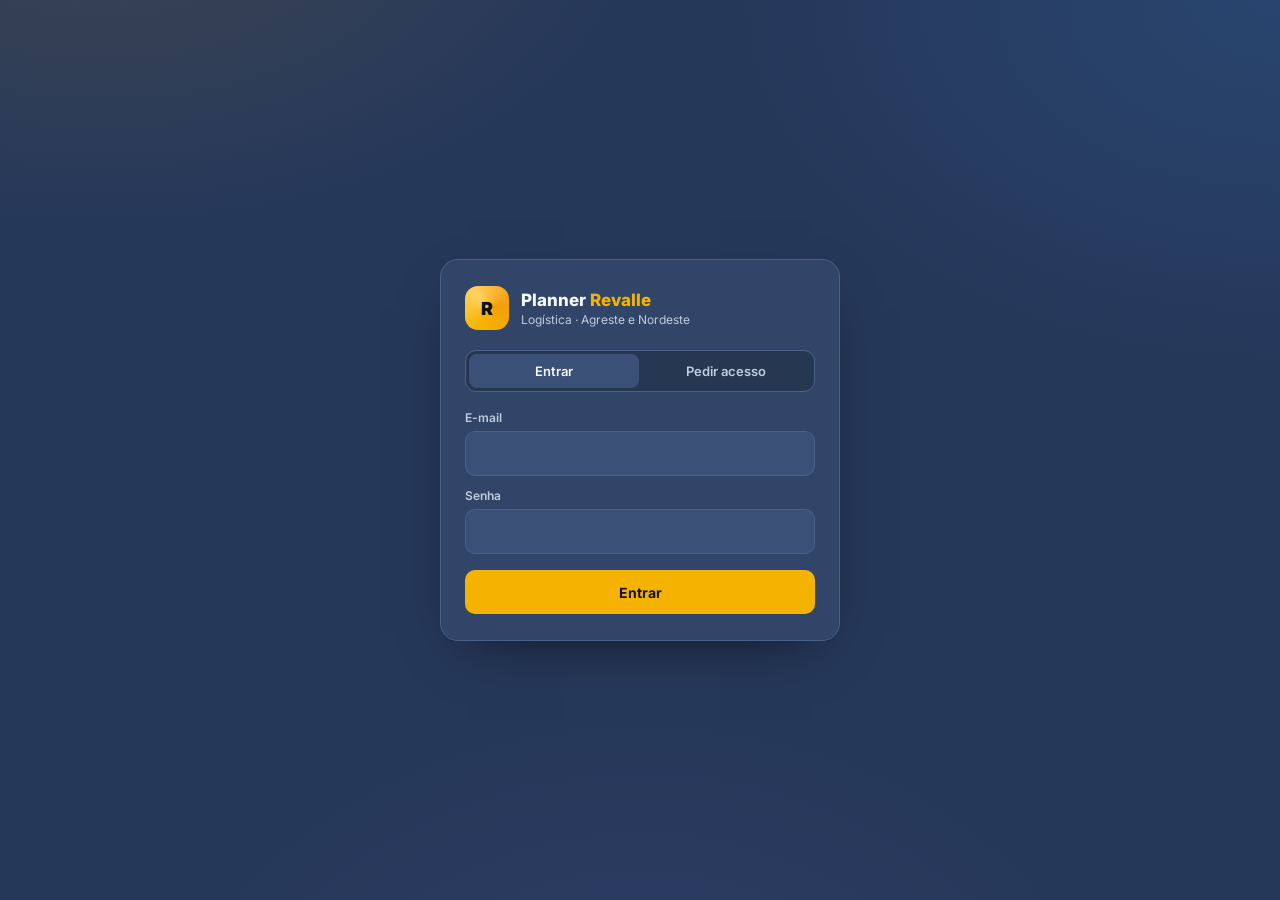
==== alteracoes.html @ ddcdb6b7 "Alterações: aba Resumo das solicitações (planilhas nos planners antigos, sistema a partir de 23/11) " ====
<!DOCTYPE html>
<html lang="pt-BR">
<head>
<meta charset="utf-8">
<script src="js/config.js"></script>
<script src="js/auth.js"></script>
<meta name="viewport" content="width=device-width,initial-scale=1">
<title>Alterações / crítica | Revalle</title>
<link href="https://fonts.googleapis.com/css2?family=Inter:wght@400;500;600;700;800&family=JetBrains+Mono:wght@500;700&display=swap" rel="stylesheet">
<script src="vendor/xlsx.full.min.js"></script>
<script src="js/api.js"></script>
<style>
:root{--bg:#0b0f17;--panel:#121826;--panel2:#171f30;--line:#232c40;--txt:#e8ecf4;--mut:#8a94a8;--dim:#5b6478;--pos:#f5b301;--crit:#e879f9;--blue:#3b9eff;--org:#ff8a3d;--ok:#22c55e;--no:#ef4444;--r:14px}
*{box-sizing:border-box}
html,body{margin:0;background:var(--bg);color:var(--txt);font:14px Inter,system-ui,sans-serif}
header{position:sticky;top:0;z-index:3000;background:rgba(11,15,23,.9);backdrop-filter:blur(10px);border-bottom:1px solid var(--line)}
.hwrap{max-width:1480px;margin:0 auto;padding:14px 22px;display:flex;gap:12px;align-items:center;flex-wrap:wrap}
.brand{display:flex;flex-direction:column;line-height:1.1;margin-right:auto}
.brand b{font-size:18px;font-weight:800;letter-spacing:-.02em}.brand b span{color:var(--crit)}
.brand small{color:var(--mut);font-size:12px;margin-top:3px}
.tabs{display:flex;gap:4px;background:var(--panel);padding:4px;border-radius:12px;border:1px solid var(--line);flex-wrap:wrap}
.tab{border:0;background:transparent;color:var(--mut);padding:8px 14px;border-radius:9px;font:600 13px Inter;cursor:pointer}.tab:hover{color:var(--txt)}.tab.on{background:var(--pos);color:#111}
select,input,textarea{background:var(--panel);border:1px solid var(--line);color:var(--txt);padding:9px 12px;border-radius:10px;font:500 13px Inter;outline:none}
select:focus,input:focus,textarea:focus{border-color:var(--pos)}
.btn{background:var(--panel2);border:1px solid var(--line);color:var(--txt);padding:9px 13px;border-radius:10px;font:600 13px Inter;cursor:pointer;text-decoration:none;display:inline-flex;gap:6px;align-items:center;white-space:nowrap}
.btn:hover{border-color:var(--pos)}.btn.pri{background:var(--pos);color:#111;border-color:var(--pos)}.btn.on{background:rgba(232,121,249,.16);border-color:var(--crit);color:#f5c2fb}
.btn .dot{width:8px;height:8px;border-radius:50%;display:none}.btn.dirty .dot{display:inline-block;background:#fde047;box-shadow:0 0 0 3px rgba(253,224,71,.3)}
main{max-width:1480px;margin:0 auto;padding:22px}
.kpis{display:grid;grid-template-columns:repeat(5,1fr);gap:12px;margin-bottom:16px}
.kpi{background:var(--panel);border:1px solid var(--line);border-radius:var(--r);padding:16px 18px;position:relative;overflow:hidden;cursor:pointer;transition:.15s}
.kpi:hover{border-color:#3a4560}.kpi.on{border-color:var(--pos)}
.kpi::after{content:'';position:absolute;left:0;top:0;bottom:0;width:3px;background:var(--k,var(--pos))}
.kpi label{color:var(--mut);font-size:11.5px;text-transform:uppercase;letter-spacing:.06em;font-weight:600;cursor:pointer}
.kpi .v{font-size:28px;font-weight:800;letter-spacing:-.03em;margin-top:6px}.kpi .s{color:var(--mut);font-size:12px;margin-top:2px}
.grid{display:grid;grid-template-columns:minmax(0,.8fr) minmax(0,2fr);gap:16px;align-items:start}
.card{background:var(--panel);border:1px solid var(--line);border-radius:var(--r);padding:18px 20px;min-width:0;margin-bottom:16px}
.card h2{margin:0 0 4px;font-size:15px;font-weight:700;letter-spacing:-.01em;display:flex;align-items:center;gap:10px}
.card h2 .n{background:var(--pos);color:#111;width:22px;height:22px;border-radius:6px;display:inline-grid;place-items:center;font-size:12px}
.card .sub{color:var(--mut);font-size:12.5px;margin-bottom:10px}
.bars svg text{font-family:Inter}.bars g{cursor:pointer}.bars g:hover rect{opacity:.8}
.tbar{display:flex;gap:8px;flex-wrap:wrap;align-items:center;margin:6px 0 10px}.tbar input{flex:1;min-width:200px}
.scroll{max-height:calc(100vh - 330px);min-height:420px;overflow:auto;border-radius:10px}
table{width:100%;border-collapse:collapse;font-size:13px}
th{text-align:left;color:var(--mut);font-weight:600;font-size:11.5px;text-transform:uppercase;letter-spacing:.04em;padding:9px 8px;border-bottom:1px solid var(--line);white-space:normal;position:sticky;top:0;background:var(--panel);z-index:2}
td{padding:10px 8px;border-bottom:1px solid var(--line);vertical-align:top}
tr:hover td{background:var(--panel2)}
td.j{min-width:180px;font-size:12.5px;line-height:1.45}
td.j i{display:block;color:#93c5fd;margin-top:4px}
.cli b{display:block}.cli small{color:var(--dim);font-family:'JetBrains Mono',monospace}
.mono{font-family:'JetBrains Mono',monospace}
.chip{font-size:11px;font-weight:700;padding:3px 8px;border-radius:999px;white-space:nowrap;display:inline-block}
.par{font-weight:800;border-radius:999px;padding:4px 10px;display:inline-block;font-size:11.5px;white-space:nowrap}
.par.A{background:#22c55e22;color:#4ade80}.par.R{background:#ef444422;color:#f87171}.par.P{background:#f5b30122;color:#fcd34d}
.edit select{width:120px}.edit textarea{width:100%;min-width:170px;margin-top:6px;font-size:12px;padding:6px 8px}
.msg{border-radius:12px;padding:12px 16px;font-size:13px;margin-bottom:16px;display:none;line-height:1.5}
.msg.ok{display:block;background:#22c55e18;border:1px solid #22c55e55;color:#86efac}.msg.err{display:block;background:#ef444418;border:1px solid #ef444455;color:#fca5a5}.msg.info{display:block;background:rgba(245,179,1,.08);border:1px solid rgba(245,179,1,.35);color:#f7d37a}
.msg a{color:#fff}
.empty{color:var(--dim);text-align:center;padding:50px 20px;line-height:1.6}
.modal{position:fixed;inset:0;background:rgba(0,0,0,.6);z-index:5000;display:none;align-items:center;justify-content:center}
.modal .box{background:var(--panel);border:1px solid var(--line);border-radius:14px;padding:20px;width:min(560px,92vw)}
.modal h3{margin:0 0 6px}.modal .sub{color:var(--mut);font-size:13px;line-height:1.5;margin-bottom:12px}
.chk{display:flex;gap:6px;align-items:center;color:var(--mut);font-size:13px}
@media(max-width:1100px){.grid{grid-template-columns:1fr}.kpis{grid-template-columns:repeat(2,1fr)}}
.modt{display:flex;gap:6px;flex-wrap:wrap;padding-bottom:0}.modt a{font:700 13px Inter,system-ui,sans-serif;border:1px solid rgba(255,255,255,.16);background:rgba(255,255,255,.06);color:#dbe4f3;border-radius:999px;padding:7px 14px;text-decoration:none}.modt a.on{background:#f5b301;border-color:#f5b301;color:#111}
</style>
<link rel="stylesheet" href="css/theme.css">
<script src="js/shell.js"></script>
</head>
<body>
<header><div class="hwrap modt"><a class="on">📝 Solicitações dos GVs</a><a href="rotina.html?m=alt&s=mon">📡 Monitor semanal</a><a href="rotina.html?m=alt&s=alt">📊 Resumo das solicitações</a></div><div class="hwrap">
  <div class="brand"><b>Alterações / <span>crítica</span></b><small id="vsub">Solicitações de Vendas e parecer da Logística</small></div>
  <select id="ver"></select>
  <a class="btn pri" id="mapBtn" href="critica.html">🗺️ Ver no mapa</a>
  <button class="btn" id="editBtn">✍️ Dar parecer</button>
  <button class="btn" id="pubBtn"><span class="dot"></span>💾 Salvar parecer</button>
  <button class="btn" id="refBtn" title="Buscar as solicitações mais recentes">🔄 Atualizar</button>
  <button class="btn" id="xlsBtn">⬇ Excel</button>
  <input type="file" id="fi" accept=".xlsx,.xls,.xlsm" multiple style="display:none">
</div>
<div class="hwrap" style="padding-top:0"><div class="tabs" id="tabs"></div></div></header>
<main>
  <div class="msg" id="msg"></div>
  <section class="kpis" id="tiles"></section>
  <div class="grid">
    <div>
      <div class="card"><h2><span class="n">1</span>Solicitações por tipo de ajuste</h2><div class="sub">Clique numa barra para filtrar.</div><div class="bars" id="bTipo"></div></div>
      <div class="card"><h2><span class="n">2</span>Solicitações por setor</h2><div class="sub">Setor de vendas no planner.</div><div class="bars" id="bSetor"></div></div>
      <div class="card"><h2><span class="n">3</span>Solicitações por GV</h2><div class="bars" id="bGv"></div></div>
    </div>
    <div class="card">
      <h2><span class="n">4</span>Solicitações e parecer</h2>
      <div class="tbar"><input type="search" id="q" name="busca-alteracoes" autocomplete="off" placeholder="🔎 Cliente, código, setor ou justificativa…"><select id="fPar"><option value="">Todos os pareceres</option><option>Pendente</option><option>Aprovado</option><option>Reprovado</option></select><select id="fTipo"><option value="">Todos os tipos</option></select><select id="fGv"><option value="">Todos os GVs</option></select></div>
      <div class="sub" id="cnt"></div>
      <div class="scroll"><table id="tbl"></table></div>
    </div>
  </div>
</main>
<div class="modal" id="tokModal"><div class="box"><h3>Salvar parecer</h3><div class="sub">Informe o PIN da Logística para gravar o parecer no registro.</div>
  <input type="password" id="tok" placeholder="PIN da Logística" style="width:100%" autocomplete="new-password" inputmode="numeric"><label class="chk" style="margin-top:8px"><input type="checkbox" id="rem" checked> Lembrar neste computador</label>
  <div style="display:flex;gap:8px;justify-content:flex-end;margin-top:14px"><button class="btn" onclick="$('tokModal').style.display='none'">Cancelar</button><button class="btn pri" id="tokOk">Salvar</button></div></div></div>
<script>
const $=id=>document.getElementById(id);
const esc=s=>String(s??'').replace(/[&<>"]/g,c=>({'&':'&amp;','<':'&lt;','>':'&gt;','"':'&quot;'}[c]));
const fmt=n=>n.toLocaleString('pt-BR');
const fmtD=d=>d?d.split('-').reverse().join('/'):'';
const host=location.hostname.endsWith('github.io');
const OWNER=host?location.hostname.split('.')[0]:'revalle-logistica',REPO=host?(location.pathname.split('/')[1]||'planner'):'planner';
let IDX,V,REG={items:[]},PUB={items:[]},PEND=new Map(),S={vid:'',u:'ALL',edit:false,fT:'',fS:'',fG:'',par:''},DIRTY=false;
const UNITS={};

(async()=>{
  IDX=await PlannerData.json('index.json');IDX.versions.sort((a,b)=>b.vig.localeCompare(a.vig));
  const h=Object.fromEntries(location.hash.slice(1).split('&').filter(Boolean).map(x=>x.split('=').map(decodeURIComponent)));
  $('ver').innerHTML=IDX.versions.map(v=>`<option value="${v.id}">${esc(v.label||'Planner '+fmtD(v.vig))}</option>`).join('');
  $('ver').onchange=e=>load(e.target.value);
$('fi').onchange=e=>{importFiles(e.target.files);e.target.value=''};
  $('editBtn').onclick=()=>{if(S.edit&&PEND.size)publishAsk();S.edit=!S.edit;$('editBtn').classList.toggle('on',S.edit);$('editBtn').textContent=S.edit?'✓ Concluir parecer':'✍️ Dar parecer';$('editBtn').classList.toggle('pri',S.edit);renderTable()};
  $('pubBtn').onclick=publishAsk;$('tokOk').onclick=publish;$('xlsBtn').onclick=exportXLS;$('refBtn').onclick=()=>refresh(true);
  setInterval(()=>{if(!S.edit&&!DIRTY&&document.visibilityState==='visible')refresh(false)},60000);
  ['q','fPar','fTipo','fGv'].forEach(id=>$(id).oninput=()=>{S.par=$('fPar').value;S.fT=$('fTipo').value;S.fG=$('fGv').value;render()});
  try{$('tok').value=localStorage.getItem('plannerPin')||''}catch(e){}
  window.addEventListener('beforeunload',e=>{if(DIRTY){e.preventDefault();e.returnValue=''}});
  await load(h.v&&IDX.versions.some(v=>v.id===h.v)?h.v:IDX.versions[0].id);
})();
async function load(vid){
  S.vid=vid;$('ver').value=vid;
  V=await PlannerData.json(`v/${vid}.json`);
  for(const u of V.units)UNITS[u.id]=u;
  $('vsub').textContent=`Solicitações de Vendas e parecer da Logística · planner com vigência ${fmtD(V.vig)}`;
  PEND=new Map();setDirty(false);await refresh(true,true);
  $('tabs').innerHTML=[['ALL','Todas'],...V.units.map(u=>[u.id,u.name])].map(([k,v])=>`<button class="tab ${S.u===k?'on':''}" data-u="${k}">${esc(v)}</button>`).join('');
  $('tabs').onclick=e=>{const b=e.target.closest('.tab');if(!b)return;S.u=b.dataset.u;S.fS='';document.querySelectorAll('.tab').forEach(x=>x.classList.toggle('on',x===b));render()};
  render();
}
async function refresh(show,silentRender){
  if(!PlannerAPI.ok()){REG={items:[]};say('err','A conexão com o registro ainda não foi configurada.');if(!silentRender)render();return}
  try{if(show)say('info','Buscando as solicitações…');const items=await PlannerAPI.list(S.vid);
    for(const it of items){const p=PEND.get(it.id);if(p){it.parecer=p.parecer;it.obs=p.obs}}
    REG={items};if(show)$('msg').className='msg';$('vsub').textContent=`Solicitações de Vendas e parecer da Logística · planner com vigência ${fmtD(V.vig)} · atualizado às ${new Date().toLocaleTimeString('pt-BR',{hour:'2-digit',minute:'2-digit'})}`;
  }catch(e){say('err','Não consegui ler o registro: '+esc(e.message)+'. <a href="#" onclick="refresh(true);return false">Tentar de novo</a>')}
  if(!silentRender||true)render();
}
function setDirty(d){DIRTY=d;$('pubBtn').classList.toggle('dirty',d);$('pubBtn').textContent=d?`💾 Salvar parecer (${PEND.size})`:'💾 Salvar parecer'}
function say(c,h){$('msg').className='msg '+c;$('msg').innerHTML=h}
const parK=p=>/aprov/i.test(p)?'A':/reprov/i.test(p)?'R':'P';
function rows(){const q=$('q').value.trim().toUpperCase();
  return REG.items.filter(r=>(S.u==='ALL'||r.u===S.u)&&(!S.par||parK(r.parecer)===parK(S.par))&&(!S.fT||r.tipo===S.fT)&&(!S.fG||r.gv===S.fG)&&(!S.fS||String(r.s)===S.fS)
    &&(!q||[r.code,r.n,r.s,r.sNovo,r.just,r.obs,r.tipo].join(' ').toUpperCase().includes(q)))}
function render(){
  const base=REG.items.filter(r=>S.u==='ALL'||r.u===S.u);
  const fill=(id,arr,lab)=>{const cur=$(id).value;$(id).innerHTML=`<option value="">${lab}</option>`+[...new Set(arr)].filter(Boolean).sort().map(x=>`<option>${esc(x)}</option>`).join('');$(id).value=cur};
  fill('fTipo',base.map(r=>r.tipo),'Todos os tipos');fill('fGv',base.map(r=>r.gv),'Todos os GVs');
  const R=rows();
  const ap=R.filter(r=>parK(r.parecer)==='A').length,pe=R.filter(r=>parK(r.parecer)==='P').length,rp=R.filter(r=>parK(r.parecer)==='R').length;
  const setores=new Set(R.map(r=>r.s));
  const kp=(l,v,sub,c,k)=>`<div class="kpi ${k&&S.par&&parK(S.par)===k?'on':''}" style="--k:${c}" ${k?`data-p="${k}"`:''}><label>${l}</label><div class="v">${v}</div><div class="s">${sub}</div></div>`;
  const pc=x=>R.length?Math.round(100*x/R.length)+'%':'—';
  $('tiles').innerHTML=kp('Solicitações de Vendas',fmt(R.length),`${fmt(new Set(R.map(r=>r.u+'|'+r.code)).size)} PDVs`,'var(--pos)')+kp('Aprovadas pela Logística',pc(ap),`${fmt(ap)} solicitações`,'var(--ok)','A')+kp('Pendentes de parecer',fmt(pe),pc(pe)+' do total','#f59e0b','P')+kp('Reprovadas',fmt(rp),pc(rp)+' do total','var(--no)','R')+kp('Setores de vendas',fmt(setores.size),`${fmt(new Set(R.map(r=>r.gv).filter(Boolean)).size)} GVs`,'var(--blue)');
  $('tiles').onclick=e=>{const t=e.target.closest('[data-p]');if(!t)return;const v={A:'Aprovado',P:'Pendente',R:'Reprovado'}[t.dataset.p];S.par=S.par===v?'':v;$('fPar').value=S.par;render()};
  const cnt=f=>{const o={};R.forEach(r=>{const k=f(r)||'Não informado';o[k]=(o[k]||0)+1});return Object.entries(o).sort((a,b)=>b[1]-a[1])};
  bars('bTipo',cnt(r=>r.tipo),'#3b9eff',k=>{S.fT=S.fT===k?'':k;$('fTipo').value=S.fT;render()},S.fT);
  bars('bSetor',cnt(r=>String(r.s)).slice(0,16),'#ff8a3d',k=>{S.fS=S.fS===k?'':k;render()},S.fS);
  bars('bGv',cnt(r=>r.gv),'#e879f9',k=>{S.fG=S.fG===k?'':k;$('fGv').value=S.fG;render()},S.fG);
  $('cnt').textContent=`${fmt(R.length)} solicitações · ${ap} aprovadas · ${rp} reprovadas · ${pe} pendentes${S.fS?' · setor '+S.fS:''}`;
  $('mapBtn').href=`critica.html#v=${S.vid}&u=${S.u==='ALL'?V.units[0].id:S.u}&reg=1`;
  renderTable(R);
}
function bars(id,data,col,onClick,sel){
  if(!data.length){$(id).innerHTML='<div class="empty" style="padding:20px">Sem dados</div>';return}
  const W=520,H=200,pad=24,n=data.length,bw=Math.min(80,(W-20)/n*.72),gap=(W-20)/n,mx=Math.max(...data.map(d=>d[1]));
  $(id).innerHTML=`<svg viewBox="0 0 ${W} ${H}" width="100%">${data.map(([k,v],i)=>{const h=(H-pad*2-10)*v/mx,x=10+i*gap+(gap-bw)/2,y=H-pad-h;const lab=k.length>14?k.slice(0,13)+'…':k;
    return `<g data-k="${esc(k)}"><rect x="${x}" y="${y}" width="${bw}" height="${h}" fill="${col}" opacity="${sel&&sel!==k?.3:1}" rx="4"><title>${esc(k)}: ${v}</title></rect><text x="${x+bw/2}" y="${y-5}" text-anchor="middle" font-size="11" fill="#c9d2e3">${v}</text><text x="${x+bw/2}" y="${H-8}" text-anchor="middle" font-size="${n>10?9.5:11}" fill="#8a94a8">${esc(lab)}</text></g>`}).join('')}</svg>`;
  $(id).querySelectorAll('g[data-k]').forEach(g=>g.onclick=()=>onClick(g.dataset.k));
}
function renderTable(R){
  R=R||rows();
  if(!REG.items.length){$('tbl').innerHTML=`<tbody><tr><td style="border:0"><div class="empty">Nenhuma solicitação registrada para este planner ainda.<br>As críticas dos GVs são feitas em <a href="critica.html" style="color:var(--pos)">Crítica do planner</a>.<br><br>Quando o GV clicar em <b>📤 Enviar para a Logística</b>, as solicitações aparecem aqui.<br><br><a href="#" onclick="$('fi').click();return false" style="color:var(--dim);font-size:12px">Recebeu um Excel de GV? Importar para o registro</a></div></td></tr></tbody>`;return}
  const all=S.u==='ALL';
  $('tbl').innerHTML=`<thead><tr><th>Cliente</th>${all?'<th>Unid.</th>':''}<th>Setor</th><th>Tipo</th><th>Novo dia visita</th><th>Nova janela</th><th>Justificativa</th><th>Parecer</th></tr></thead><tbody>`+
  R.map(r=>{const i=REG.items.indexOf(r);const k=parK(r.parecer);
    const tc={'Carteira/vendedor':'#ff5d5d','Dia de visita':'#3b9eff','Visita e janela':'#b07cff','Janela de entrega':'#2dd4bf'}[r.tipo]||'#8a94a8';
    return `<tr><td class="cli"><b>${esc(r.n)}</b><small>${esc(r.code)}</small></td>${all?`<td>${esc((UNITS[r.u]||{}).abbr||r.u)}</td>`:''}<td class="mono">${esc(r.s)}${r.sNovo&&r.sNovo!==r.s?`<br><b style="color:#f5c2fb">→ ${esc(r.sNovo)}</b>`:''}</td><td><span class="chip" style="background:${tc}22;color:${tc}">${esc(r.tipo)}</span></td><td>${esc(r.novoDia)}${r.novaFreq?`<br><span style="color:var(--mut);font-size:12px">${esc(r.novaFreq)}</span>`:''}</td><td>${esc(r.novaJanela)}</td>
    <td class="j">${esc(r.just)||'<span style="color:var(--dim)">—</span>'}${!S.edit&&r.obs?`<i>Log: ${esc(r.obs)}</i>`:''}${r.gv?`<span style="display:block;color:var(--dim);text-transform:none;font-size:11.5px;margin-top:3px">GV: ${esc(r.gv)}</span>`:''}</td>
    <td class="${S.edit?'edit':''}">${S.edit?`<select data-i="${i}" class="pp">${['Pendente','Aprovado','Reprovado'].map(x=>`<option ${parK(r.parecer)===parK(x)?'selected':''}>${x}</option>`).join('')}</select><textarea data-i="${i}" class="po" rows="2" placeholder="Observação da Logística">${esc(r.obs||'')}</textarea>`:`<span class="par ${k}">${esc(r.parecer||'Pendente')}</span>`}</td></tr>`}).join('')+'</tbody>';
  const mark=it=>{PEND.set(it.id,{id:it.id,parecer:it.parecer,obs:it.obs||''});setDirty(true)};
  if(S.edit){$('tbl').querySelectorAll('.pp').forEach(el=>el.onchange=()=>{const it=REG.items[+el.dataset.i];it.parecer=el.value;mark(it);render()});
    $('tbl').querySelectorAll('.po').forEach(el=>el.onchange=()=>{const it=REG.items[+el.dataset.i];it.obs=el.value.trim();mark(it)})}
}
// ---- importação do Excel da crítica
const DAYW=['SEG','TER','QUA','QUI','SEX','SAB','DOM'];
function unitByName(n){n=String(n||'').toUpperCase();return V.units.find(u=>n.includes(u.name.toUpperCase())||n.includes(u.abbr)||(u.name==='Ribeira do Pombal'&&/POMBAL/.test(n))||(u.name==='Paulo Afonso'&&/PAULO/.test(n)))}
async function importFiles(list){
  let added=0,upd=0,skipped=[],notes=[];const BYGV={};
  for(const f of list){
    try{
      const wb=XLSX.read(await f.arrayBuffer(),{type:'array'});
      const sn=wb.SheetNames.find(n=>/solicita/i.test(n));if(!sn)throw new Error('sem aba "Solicitações"');
      const A=XLSX.utils.sheet_to_json(wb.Sheets[sn],{header:1,defval:''});
      const hr=A.findIndex(r=>r.some(v=>/tipo de ajuste/i.test(String(v))));if(hr<0)throw new Error('cabeçalho "Tipo de ajuste" não encontrado');
      const H=A[hr].map(v=>String(v).trim());const fi=re=>H.findIndex(h=>re.test(h));
      const iC=fi(/c[oó]d\.? cliente/i),iV=fi(/^c[oó]d\.? vendedor$/i),iN=fi(/nome cliente/i),iVi=fi(/^visita/i),iJa=fi(/^janela/i),iT=fi(/tipo de ajuste/i),iND=fi(/novo dia/i),iNJ=fi(/nova janela/i),iJu=fi(/justific/i),iP=fi(/parecer/i),iO=fi(/observa/i),iVN=fi(/vendedor novo/i),iNF=fi(/nova frequ/i),iG=fi(/^gv$/i),iU=fi(/^unidade$/i);
      let gvInfo='',unInfo='';const info=wb.SheetNames.find(n=>/^info$/i.test(n));
      if(info){for(const r of XLSX.utils.sheet_to_json(wb.Sheets[info],{header:1,defval:''})){if(/gerente/i.test(r[0]))gvInfo=String(r[1]);if(/unidade \(c/i.test(r[0]))unInfo=String(r[1])}}
      const fileUnit=(unInfo&&UNITS[unInfo])||unitByName(f.name)||(S.u!=='ALL'?UNITS[S.u]:null);
      const gvName=gvInfo||(f.name.match(/_([A-Za-z][\w]*?)\.xlsx?$/i)||[])[1]||'';
      for(let i=hr+1;i<A.length;i++){const r=A[i];const code=parseInt(String(r[iC]).replace(/\D/g,''),10);if(!code)continue;
        const un=(iU>=0&&unitByName(r[iU]))||fileUnit;if(!un){skipped.push(code);continue}
        const it={u:un.id,code,n:String(r[iN]||'').trim(),s:String(r[iV]).trim(),sNovo:iVN>=0?String(r[iVN]).trim():'',visita:String(r[iVi]||'').trim(),janela:iJa>=0?String(r[iJa]).trim():'',
          tipo:String(r[iT]||'').trim()||'Não informado',novoDia:iND>=0?String(r[iND]).trim():'',novaJanela:iNJ>=0?String(r[iNJ]).trim():'',novaFreq:iNF>=0?String(r[iNF]).trim():'',
          just:iJu>=0?String(r[iJu]).trim():'',parecer:iP>=0&&String(r[iP]).trim()?String(r[iP]).trim():'Pendente',obs:iO>=0?String(r[iO]).trim():'',gv:(iG>=0&&String(r[iG]).trim())||gvName,origem:f.name,em:new Date().toISOString()};
        if(!it.sNovo){const m=it.just.match(/SETOR\s+\d+\s+PARA\s+O?\s*(\d{3})|PARA\s+(?:O\s+)?SETOR\s+(\d{3})/i);if(m&&it.tipo==='Carteira/vendedor')it.sNovo=m[1]||m[2]}
        it.un=(UNITS[it.u]||{}).name||'';(BYGV[it.gv||'Sem nome']=BYGV[it.gv||'Sem nome']||[]).push(it)}
      notes.push(`✓ ${esc(f.name)}`);
    }catch(e){notes.push(`✗ ${esc(f.name)}: ${esc(e.message)}`)}
  }
  for(const [gv,items] of Object.entries(BYGV)){try{const r=await PlannerAPI.post({action:'submit',v:S.vid,gv,units:[...new Set(items.map(x=>x.u))],items});added+=r.added;upd+=r.updated}catch(e){notes.push(`✗ GV ${esc(gv)}: ${esc(e.message)}`)}}
  await refresh(false);
  say('info',`${notes.join('<br>')}<br><b>${added}</b> novas · <b>${upd}</b> atualizadas no registro${skipped.length?` · ${skipped.length} sem unidade identificada (escolha a aba da unidade e importe de novo)`:''}.`);
}
// ---- salvar parecer no registro
function publishAsk(){if(!PEND.size){say('info','Nenhum parecer novo para salvar.');return}if($('tok').value.trim())publish();else $('tokModal').style.display='flex'}
async function publish(){
  $('tokModal').style.display='none';const pin=$('tok').value.trim();if(!pin){$('tokModal').style.display='flex';return}
  try{say('info','Salvando parecer…');const r=await PlannerAPI.post({action:'parecer',pin,updates:[...PEND.values()]});
    try{if($('rem').checked)localStorage.setItem('plannerPin',pin)}catch(e){}
    PEND=new Map();setDirty(false);say('ok',`✓ ${r.updated} parecer(es) salvos. O time e os GVs já veem.`);await refresh(false);
  }catch(e){if(/PIN/i.test(e.message)){$('tok').value='';try{localStorage.removeItem('plannerPin')}catch(x){}}say('err','Não consegui salvar: '+esc(e.message))}
}
function exportXLS(){
  const R=rows();if(!R.length){say('info','Nada para exportar.');return}
  const head=['Unidade','Cód. Cliente','Cód. Vendedor','Nome Cliente','Visita','Janela','Tipo de ajuste','Novo dia visita','Nova janela','Cód. Vendedor novo','Nova frequência','Justificativa','GV','Parecer','Observação Logística'];
  const aoa=[['Alterações / crítica — '+(V.label||'Planner '+fmtD(V.vig))],[],head].concat(R.map(r=>[(UNITS[r.u]||{}).name||r.u,r.code,r.s,r.n,r.visita,r.janela,r.tipo,r.novoDia,r.novaJanela,r.sNovo,r.novaFreq,r.just,r.gv,r.parecer,r.obs]));
  const ws=XLSX.utils.aoa_to_sheet(aoa);ws['!cols']=[14,9,9,28,18,10,18,16,14,10,18,60,18,11,40].map(w=>({wch:w}));
  const wb=XLSX.utils.book_new();XLSX.utils.book_append_sheet(wb,ws,'Solicitações');XLSX.writeFile(wb,`Alteracoes_Critica_${V.vig}.xlsx`);
}
</script>
</body>
</html>
---- css/theme.css ----
/* Tema e navegação comuns a todas as telas do Planner Revalle.
   "medio" (padrão) = azul-ardósia mais claro · "escuro" = tema original do painel. */
html[data-theme="medio"]{
  --bg:#26385a;--panel:#304567;--panel2:#3a5076;--line:#4a6289;--txt:#f5f8fd;--mut:#c0cbdd;--dim:#93a3bf;
  --cE:#52698f;
}
html[data-theme="medio"] body{
  background:
    radial-gradient(900px 520px at 8% -10%, rgba(245,179,1,.10), transparent 60%),
    radial-gradient(900px 600px at 100% 0%, rgba(59,158,255,.13), transparent 60%),
    radial-gradient(800px 600px at 50% 120%, rgba(176,124,255,.08), transparent 60%),
    var(--bg);
  background-attachment:fixed;
}
html[data-theme="medio"] header{background:rgba(38,56,90,.85)!important;backdrop-filter:blur(14px) saturate(1.3)}
html[data-theme="medio"] .leaflet-popup-content-wrapper,html[data-theme="medio"] .leaflet-popup-tip{background:var(--panel)!important}
html[data-theme="medio"] .tbl td,html[data-theme="medio"] .fq td{border-bottom-color:#46608a!important}

/* Cartões com mais profundidade e resposta ao passar o mouse */
.card,.kpi{box-shadow:0 1px 0 rgba(255,255,255,.04) inset,0 10px 30px -18px rgba(0,0,0,.6);transition:border-color .2s,box-shadow .2s,transform .2s}
.kpi:hover{border-color:rgba(245,179,1,.45);transform:translateY(-2px);box-shadow:0 14px 34px -16px rgba(0,0,0,.7)}
.card:hover{border-color:#5a7499}
.btn,button,select,input{transition:background .15s,border-color .15s,color .15s,transform .15s}
::-webkit-scrollbar{width:10px;height:10px}
::-webkit-scrollbar-thumb{background:#3a4c69;border-radius:10px;border:2px solid transparent;background-clip:padding-box}
::-webkit-scrollbar-track{background:transparent}

/* ---------- Barra lateral ---------- */
:root{--sw:236px}
html.side-mini{--sw:74px}
html.has-side body{padding-left:var(--sw);transition:padding-left .25s ease}
.sb{position:fixed;left:0;top:0;bottom:0;width:var(--sw);z-index:5000;display:flex;flex-direction:column;
  background:linear-gradient(180deg,rgba(48,69,103,.97),rgba(38,56,90,.97));border-right:1px solid var(--line);
  backdrop-filter:blur(14px);transition:width .25s ease;overflow:hidden;font-family:Inter,system-ui,sans-serif}
html[data-theme="escuro"] .sb{background:linear-gradient(180deg,#121826,#0b0f17)}
.sb-top{display:flex;align-items:center;gap:10px;padding:16px 16px 14px;text-decoration:none;color:var(--txt)}
.sb-logo{flex:0 0 40px;height:40px;border-radius:12px;display:grid;place-items:center;font:900 17px Inter;color:#111;
  background:conic-gradient(from 200deg,#f5b301,#ffd25e,#f59e0b,#f5b301);box-shadow:0 6px 18px -6px rgba(245,179,1,.6)}
.sb-name{line-height:1.1;white-space:nowrap}
.sb-name b{font-size:15.5px;font-weight:800;letter-spacing:-.02em}.sb-name b span{color:var(--pos)}
.sb-name small{display:block;color:var(--mut);font-size:11px;margin-top:3px}
.sb-nav{flex:1;overflow-y:auto;overflow-x:hidden;padding:6px 10px}
.sb-sec{font:700 10.5px Inter;letter-spacing:.09em;text-transform:uppercase;color:var(--dim);padding:14px 10px 6px;white-space:nowrap}
.sb-a{position:relative;display:flex;align-items:center;gap:12px;padding:9px 10px;margin:2px 0;border-radius:11px;color:var(--mut);
  text-decoration:none;font:600 13.5px Inter;white-space:nowrap;transition:background .15s,color .15s}
.sb-a svg{flex:0 0 22px;width:22px;height:22px;stroke:currentColor;fill:none;stroke-width:1.8;stroke-linecap:round;stroke-linejoin:round}
.sb-a:hover{background:rgba(255,255,255,.06);color:var(--txt)}
.sb-a.on{background:linear-gradient(90deg,rgba(245,179,1,.2),rgba(245,179,1,.05));color:#fff}
.sb-a.on::before{content:"";position:absolute;left:-10px;top:8px;bottom:8px;width:4px;border-radius:0 4px 4px 0;background:var(--pos)}
.sb-a.on svg{stroke:var(--pos)}
.sb-a.rota{color:#4ade80}.sb-a.rota svg{stroke:#4ade80}
.sb-a.rota.on{background:linear-gradient(90deg,rgba(34,197,94,.25),rgba(34,197,94,.05))}.sb-a.rota.on::before{background:#22c55e}
.sb-a.soon{opacity:.5;cursor:default}.sb-a.soon:hover{background:transparent;color:var(--mut)}
.sb-tag{margin-left:auto;font:700 9.5px Inter;letter-spacing:.04em;text-transform:uppercase;padding:2px 6px;border-radius:999px;background:rgba(255,255,255,.08);color:var(--mut)}
.sb-badge{margin-left:auto;min-width:20px;height:20px;padding:0 6px;border-radius:999px;background:var(--pos);color:#111;font:800 11px Inter;display:grid;place-items:center}
.sb-foot{padding:10px;border-top:1px solid var(--line);display:flex;flex-direction:column;gap:8px}
.sb-theme{display:flex;background:rgba(0,0,0,.2);border:1px solid var(--line);border-radius:11px;padding:3px;gap:3px}
.sb-theme button{flex:1;border:0;background:transparent;color:var(--mut);font:600 12px Inter;padding:7px 6px;border-radius:8px;cursor:pointer;white-space:nowrap}
.sb-theme button.on{background:var(--panel2);color:var(--txt);box-shadow:0 2px 8px rgba(0,0,0,.3)}
.sb-min{display:flex;align-items:center;gap:10px;border:0;background:transparent;color:var(--mut);font:600 12.5px Inter;padding:8px 10px;border-radius:10px;cursor:pointer;white-space:nowrap}
.sb-min:hover{background:rgba(255,255,255,.06);color:var(--txt)}
.sb-min svg{flex:0 0 22px;width:22px;height:22px;stroke:currentColor;fill:none;stroke-width:1.8;transition:transform .25s}
html.side-mini .sb-min svg{transform:rotate(180deg)}
html.side-mini .sb-name,html.side-mini .sb-sec,html.side-mini .sb-a span,html.side-mini .sb-tag,html.side-mini .sb-min span{display:none}
html.side-mini .sb-a{justify-content:center;padding:10px 0}
html.side-mini .sb-top{justify-content:center;padding:16px 0 14px}
html.side-mini .sb-badge{position:absolute;top:2px;right:6px;min-width:16px;height:16px;font-size:9.5px;padding:0 4px}
.sb-th1{display:none}
html.side-mini .sb-theme [data-th]{display:none}html.side-mini .sb-th1{display:block;font-size:16px!important}
html.side-mini .sb-sec{display:block;height:1px;padding:0;margin:10px 8px;background:var(--line);font-size:0}
.sb-tip{position:fixed;z-index:6000;background:#0b1220;color:#fff;font:600 12px Inter;padding:6px 10px;border-radius:8px;pointer-events:none;
  box-shadow:0 8px 20px rgba(0,0,0,.4);opacity:0;transform:translateX(-4px);transition:opacity .12s,transform .12s}
.sb-tip.on{opacity:1;transform:none}

/* ---------- Celular: barra inferior ---------- */
.bn{display:none}
@media (max-width:900px){
  html.has-side body{padding-left:0;padding-bottom:70px}
  .sb{display:none}
  .bn{display:flex;position:fixed;left:0;right:0;bottom:0;z-index:5000;height:64px;padding:6px 6px calc(6px + env(safe-area-inset-bottom));
    background:rgba(21,32,51,.92);backdrop-filter:blur(14px);border-top:1px solid var(--line);justify-content:space-around}
  html[data-theme="escuro"] .bn{background:rgba(11,15,23,.94)}
  .bn a{flex:1;display:flex;flex-direction:column;align-items:center;justify-content:center;gap:3px;color:var(--mut);text-decoration:none;font:600 10.5px Inter;border-radius:12px;position:relative}
  .bn a svg{width:22px;height:22px;stroke:currentColor;fill:none;stroke-width:1.8;stroke-linecap:round;stroke-linejoin:round}
  .bn a.on{color:var(--pos)}.bn a.rota{color:#4ade80}
  .bn a.on::after{content:"";position:absolute;top:2px;width:22px;height:3px;border-radius:3px;background:currentColor}
  .bn .sb-badge{position:absolute;top:2px;right:calc(50% - 22px);min-width:16px;height:16px;font-size:9.5px;padding:0 4px}
}
@media print{.sb,.bn{display:none!important}html.has-side body{padding:0!important}}
.sb-badge[hidden],[data-badge][hidden]{display:none!important}

/* Usuário logado (rodapé da barra) */
.sb-me{display:flex;align-items:center;gap:10px;padding:6px 8px;border-radius:11px;background:rgba(0,0,0,.18);border:1px solid var(--line);white-space:nowrap}
.sb-av{flex:0 0 32px;height:32px;border-radius:50%;display:grid;place-items:center;background:var(--panel2);color:var(--txt);font:800 12px Inter}
.sb-mn{line-height:1.15;min-width:0;overflow:hidden}.sb-mn b{display:block;font-size:13px}.sb-mn small{color:var(--mut);font-size:11px}
.sb-out{margin-left:auto;border:0;background:transparent;color:var(--mut);cursor:pointer;padding:6px;border-radius:8px}
.sb-out:hover{color:var(--txt);background:rgba(255,255,255,.06)}
.sb-out svg{width:18px;height:18px;stroke:currentColor;fill:none;stroke-width:1.8;stroke-linecap:round;stroke-linejoin:round}
html.side-mini .sb-mn,html.side-mini .sb-out{display:none}
html.link-mode .bn{display:none}

/* tom único: botão de troca de cor removido */
.sb-theme{display:none!important}
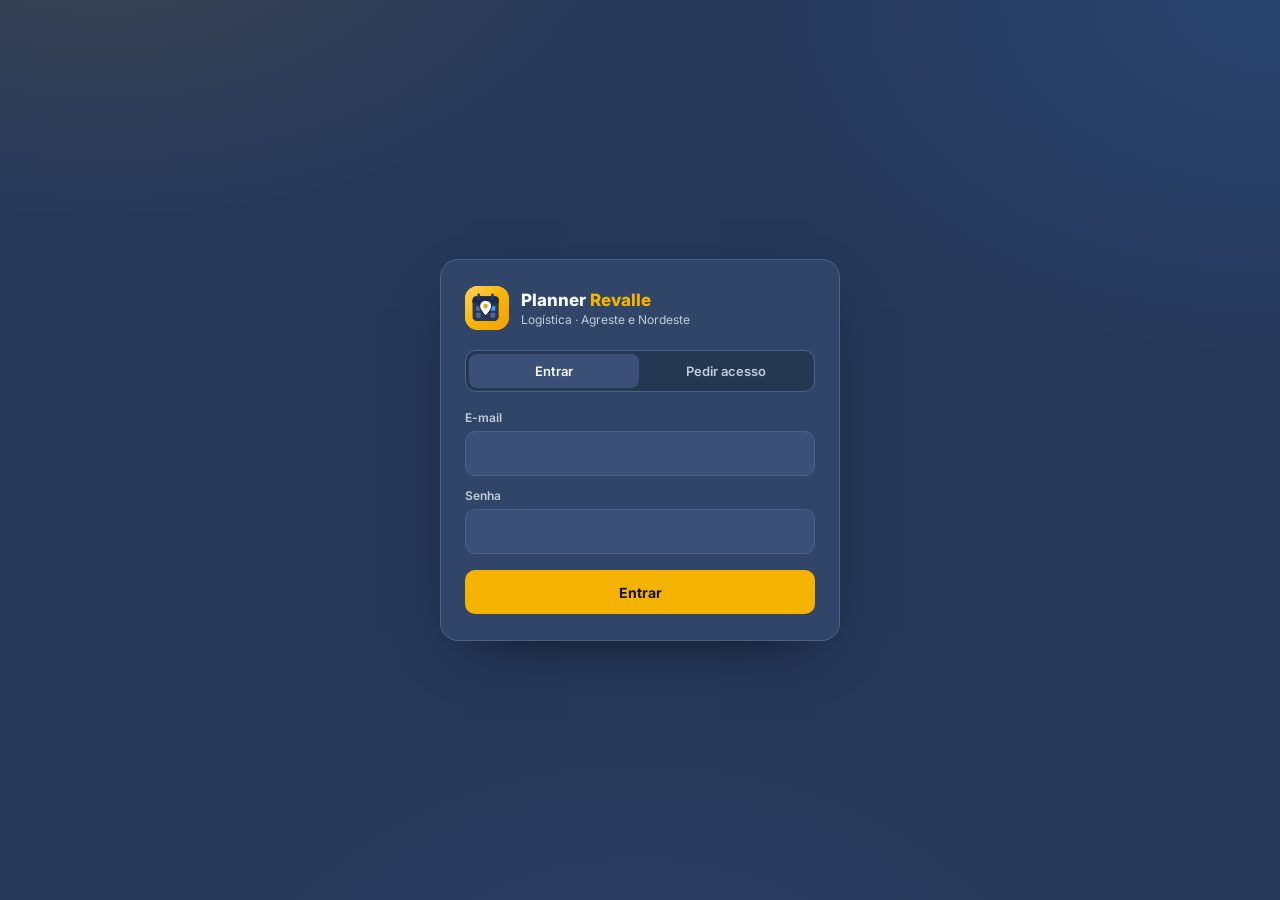
==== commit 83db99e2: "Ícone do Planner (favicon, atalho do celular e logo da barra lateral) Co-Authored-By: Claude Opus 5." ====
--- a/alteracoes.html
+++ b/alteracoes.html
@@ -5,6 +5,7 @@
 <script src="js/config.js"></script>
 <script src="js/auth.js"></script>
 <meta name="viewport" content="width=device-width,initial-scale=1">
+<link rel="icon" href="img/icon.svg" type="image/svg+xml"><link rel="icon" href="img/icon-32.png" sizes="32x32"><link rel="apple-touch-icon" href="img/apple-touch-icon.png">
 <title>Alterações / crítica | Revalle</title>
 <link href="https://fonts.googleapis.com/css2?family=Inter:wght@400;500;600;700;800&family=JetBrains+Mono:wght@500;700&display=swap" rel="stylesheet">
 <script src="vendor/xlsx.full.min.js"></script>
@@ -85,7 +86,7 @@
     <div>
       <div class="card"><h2><span class="n">1</span>Solicitações por tipo de ajuste</h2><div class="sub">Clique numa barra para filtrar.</div><div class="bars" id="bTipo"></div></div>
       <div class="card"><h2><span class="n">2</span>Solicitações por setor</h2><div class="sub">Setor de vendas no planner.</div><div class="bars" id="bSetor"></div></div>
-      <div class="card"><h2><span class="n">3</span>Solicitações por GV</h2><div class="bars" id="bGv"></div></div>
+      <div class="card"><h2><span class="n">3</span>Solicitações por GV</h2><div class="sub">GV = 1º número do setor (setor 304 → GV 3)</div><div class="bars" id="bGv"></div></div>
     </div>
     <div class="card">
       <h2><span class="n">4</span>Solicitações e parecer</h2>
@@ -112,6 +113,8 @@
   IDX=await PlannerData.json('index.json');IDX.versions.sort((a,b)=>b.vig.localeCompare(a.vig));
   const h=Object.fromEntries(location.hash.slice(1).split('&').filter(Boolean).map(x=>x.split('=').map(decodeURIComponent)));
   $('ver').innerHTML=IDX.versions.map(v=>`<option value="${v.id}">${esc(v.label||'Planner '+fmtD(v.vig))}</option>`).join('');
+  // planners antigos: solicitações que vieram das planilhas (crítica e formulário), só para consulta
+  planilhasAntigas().then(r=>{OLD=r;if(OLD.keys.length)$('ver').insertAdjacentHTML('beforeend','<optgroup label="Planners antigos · planilhas (só consulta)">'+OLD.keys.map(k=>`<option value="old:${k}">Planner ${k.replace(/\./g,'/')} · planilha</option>`).join('')+'</optgroup>')}).catch(()=>{});
   $('ver').onchange=e=>load(e.target.value);
 $('fi').onchange=e=>{importFiles(e.target.files);e.target.value=''};
   $('editBtn').onclick=()=>{if(S.edit&&PEND.size)publishAsk();S.edit=!S.edit;$('editBtn').classList.toggle('on',S.edit);$('editBtn').textContent=S.edit?'✓ Concluir parecer':'✍️ Dar parecer';$('editBtn').classList.toggle('pri',S.edit);renderTable()};
@@ -122,8 +125,55 @@
   window.addEventListener('beforeunload',e=>{if(DIRTY){e.preventDefault();e.returnValue=''}});
   await load(h.v&&IDX.versions.some(v=>v.id===h.v)?h.v:IDX.versions[0].id);
 })();
+let OLD={keys:[],st:null};
+// ajustes de janela aprovados (planilha semanal da TCD, histórico montado na Central) dentro do período do planner
+let AJH=null,AJB={};
+async function janelasDoPeriodo(vid){
+  if(AJH===null){let ok=false;for(let t=0;t<2&&!ok;t++){try{AJH=JSON.parse(await PlannerData.text('janelas/ajustes-hist.json')).itens||[];ok=true}catch(e){if(/not_found/.test(e.message)){AJH=[];ok=true}}}if(!ok){AJH=null;return []}
+    await Promise.all(Object.keys(UNB_N).map(async u=>{try{AJB[u]=(JSON.parse(await PlannerData.text('janelas/base/'+u+'.json')).pedidos)||{}}catch(e){AJB[u]={}}}))}
+  if(!AJH.length)return [];
+  const iso=k=>{const [d,m,a]=k.split('.');return `20${a}-${m}-${d}`};
+  const datas=[...IDX.versions.map(v=>v.vig),...(OLD.keys||[]).map(iso)].sort();
+  const de=/^old:/.test(vid)?iso(vid.slice(4)):(IDX.versions.find(v=>v.id===vid)||{}).vig;if(!de)return [];
+  const ate=datas.find(d=>d>de)||'9999';
+  const setor={};if(V&&V.clients&&!/^old:/.test(vid))for(const c of V.clients)setor[c[0]+'|'+c[1]]=c[7]||c[4]||'';
+  const DD=['SEG','TER','QUA','QUI','SEX','SÁB','DOM'],br=d=>d?d.split('-').reverse().join('/'):'';
+  return AJH.filter(a=>a.em&&a.em>=de&&a.em<ate).map((a,i)=>{const ap=(AJB[a.unb]||{})[a.pedido];
+    return {id:'tcd'+i,ro:true,u:a.unb,code:a.cod,n:a.pdv,s:setor[a.unb+'|'+a.cod]||'',sNovo:'',tipo:'Janela de entrega (TCD)',novoDia:'',
+      novaJanela:(a.dias||[]).map((x,j)=>x?DD[j]:'').filter(Boolean).join('/'),just:[a.ajuste,a.req?'pedido por '+a.req:''].filter(Boolean).join(' · '),
+      parecer:'Aprovado',obs:ap?'Aplicado no BEES na semana de '+br(ap):'Ainda não aplicado no BEES',gv:'',origem:`TCD · pedido ${a.pedido||'—'} · aprovado em ${br(a.em)}`}})}
+const UNB_N={'1031287':'Alagoinhas','1031295':'Serrinha','826588':'Ribeira do Pombal','983616':'Paulo Afonso'},UNB_A={'1031287':'ALA','1031295':'SER','826588':'POM','983616':'PAF'};
+const unbDeNome=n=>Object.keys(UNB_N).find(k=>String(n||'').toLowerCase().includes(UNB_N[k].toLowerCase().split(' ').pop()));
+const kNum=k=>{const [d,m,a]=k.split('.');return +(a+m+d)};
+function idbRz(){return new Promise(r=>{try{const q=indexedDB.open('planner-34',1);q.onupgradeneeded=()=>q.result.createObjectStore('kv');q.onsuccess=()=>{try{const t=q.result.transaction('kv').objectStore('kv').get('rz');t.onsuccess=()=>r(t.result||null);t.onerror=()=>r(null)}catch(e){r(null)}};q.onerror=()=>r(null)}catch(e){r(null)}})}
+async function planilhasAntigas(){
+  // usa a cópia da rotina guardada no navegador quando ela é a mais recente (evita baixar ~5 MB)
+  let st=null;try{const meta=JSON.parse(await PlannerData.text('rotina/meta.json'));const c=await idbRz();if(c&&c.v===meta.v)st=c.st}catch(e){}
+  if(!st){const z=await PlannerData.text('rotina/estado.gz');const b=Uint8Array.from(atob(z),c=>c.charCodeAt(0));
+    st=JSON.parse(await new Response(new Blob([b]).stream().pipeThrough(new DecompressionStream('gzip'))).text())}
+  const ks=new Set();for(const u in st.units){for(const k in (st.units[u].crit||{}))ks.add(k);for(const k in (st.units[u].planners||{}))ks.add(k)}
+  const versoes=new Set(IDX.versions.map(v=>{const [a,m,d]=v.vig.split('-');return `${d}.${m}.${a.slice(2)}`}));
+  OLD={keys:[],st};return {keys:[...ks].filter(k=>!versoes.has(k)&&itensAntigos(k).length).sort((a,b)=>kNum(b)-kNum(a)),st}}
+function itensAntigos(k){const st=OLD.st,out=[];let n=0;
+  const todos=new Set();for(const u in st.units)for(const p in (st.units[u].planners||{}))todos.add(p);for(const u in st.units)for(const p in (st.units[u].crit||{}))todos.add(p);
+  const prox=[...todos].filter(p=>kNum(p)>kNum(k)).sort((a,b)=>kNum(a)-kNum(b))[0];
+  const iso=x=>{const [d,m,a]=x.split('.');return `20${a}-${m}-${d}`};const de=iso(k),ate=prox?iso(prox):'9999';
+  for(const u in st.units){const unb=unbDeNome(u);if(!unb)continue;
+    for(const r of ((st.units[u].crit||{})[k]||[]))out.push({id:'old'+(n++),u:unb,code:r[0],n:r[2],s:r[1],sNovo:'',tipo:r[5],novoDia:r[6],novaJanela:r[7],just:r[8],parecer:r[9],obs:r[10],gv:'',origem:'Planilha de crítica (antes da virada)'});}
+  for(const r of (st.form||[])){if(!(r[0]>=de&&r[0]<ate))continue;const unb=unbDeNome(r[1]);if(!unb)continue;
+    out.push({id:'old'+(n++),u:unb,code:r[2],n:'',s:'',sNovo:'',tipo:r[5]||'Formulário',novoDia:r[3],novaJanela:r[4],just:'Formulário de alterações · '+r[0].split('-').reverse().join('/'),parecer:'Aprovado',obs:'',gv:'',origem:'Formulário (depois da virada)'})}
+  return out}
 async function load(vid){
   S.vid=vid;$('ver').value=vid;
+  const antigo=/^old:/.test(vid);['editBtn','pubBtn','refBtn','mapBtn'].forEach(id=>{const e=$(id);if(e)e.style.display=antigo?'none':''});
+  if(antigo){const k=vid.slice(4);REG={items:itensAntigos(k).concat(await janelasDoPeriodo(vid))};PEND=new Map();setDirty(false);
+    V={vig:'20'+k.split('.').reverse().join('-'),units:Object.keys(UNB_N).filter(u=>REG.items.some(r=>r.u===u)).map(u=>({id:u,name:UNB_N[u],abbr:UNB_A[u]}))};
+    for(const u of V.units)UNITS[u.id]=u;
+    $('vsub').textContent=`Planner ${k.replace(/\./g,'/')} · solicitações das planilhas do processo antigo (crítica e formulário) · só consulta`;
+    $('tabs').innerHTML=[['ALL','Todas'],...V.units.map(u=>[u.id,u.name])].map(([kk,v])=>`<button class="tab ${S.u===kk?'on':''}" data-u="${kk}">${esc(v)}</button>`).join('');
+    $('tabs').onclick=e=>{const b=e.target.closest('.tab');if(!b)return;S.u=b.dataset.u;S.fS='';document.querySelectorAll('.tab').forEach(x=>x.classList.toggle('on',x===b));render()};
+    if(S.edit){S.edit=false;$('editBtn').classList.remove('on','pri');$('editBtn').textContent='✍️ Dar parecer'}
+    render();return}
   V=await PlannerData.json(`v/${vid}.json`);
   for(const u of V.units)UNITS[u.id]=u;
   $('vsub').textContent=`Solicitações de Vendas e parecer da Logística · planner com vigência ${fmtD(V.vig)}`;
@@ -133,23 +183,26 @@
   render();
 }
 async function refresh(show,silentRender){
+  if(/^old:/.test(S.vid))return;
   if(!PlannerAPI.ok()){REG={items:[]};say('err','A conexão com o registro ainda não foi configurada.');if(!silentRender)render();return}
   try{if(show)say('info','Buscando as solicitações…');const items=await PlannerAPI.list(S.vid);
     for(const it of items){const p=PEND.get(it.id);if(p){it.parecer=p.parecer;it.obs=p.obs}}
-    REG={items};if(show)$('msg').className='msg';$('vsub').textContent=`Solicitações de Vendas e parecer da Logística · planner com vigência ${fmtD(V.vig)} · atualizado às ${new Date().toLocaleTimeString('pt-BR',{hour:'2-digit',minute:'2-digit'})}`;
+    REG={items:items.concat(await janelasDoPeriodo(S.vid))};if(show)$('msg').className='msg';$('vsub').textContent=`Solicitações de Vendas e parecer da Logística · planner com vigência ${fmtD(V.vig)} · atualizado às ${new Date().toLocaleTimeString('pt-BR',{hour:'2-digit',minute:'2-digit'})}`;
   }catch(e){say('err','Não consegui ler o registro: '+esc(e.message)+'. <a href="#" onclick="refresh(true);return false">Tentar de novo</a>')}
   if(!silentRender||true)render();
 }
 function setDirty(d){DIRTY=d;$('pubBtn').classList.toggle('dirty',d);$('pubBtn').textContent=d?`💾 Salvar parecer (${PEND.size})`:'💾 Salvar parecer'}
 function say(c,h){$('msg').className='msg '+c;$('msg').innerHTML=h}
-const parK=p=>/aprov/i.test(p)?'A':/reprov/i.test(p)?'R':'P';
+// GV = 1º dígito do setor do vendedor (setor 101 → GV 1; 304 → GV 3)
+const gvDe=r=>{const s=String(r.s||r.sNovo||'').trim();return /^\d/.test(s)?'GV '+s[0]:''};
+const parK=p=>/aprov/i.test(p)?'A':/reprov/i.test(p)?'R':/sem parecer/i.test(p)?'S':'P';
 function rows(){const q=$('q').value.trim().toUpperCase();
-  return REG.items.filter(r=>(S.u==='ALL'||r.u===S.u)&&(!S.par||parK(r.parecer)===parK(S.par))&&(!S.fT||r.tipo===S.fT)&&(!S.fG||r.gv===S.fG)&&(!S.fS||String(r.s)===S.fS)
+  return REG.items.filter(r=>(S.u==='ALL'||r.u===S.u)&&(!S.par||parK(r.parecer)===parK(S.par))&&(!S.fT||r.tipo===S.fT)&&(!S.fG||gvDe(r)===S.fG)&&(!S.fS||String(r.s)===S.fS)
     &&(!q||[r.code,r.n,r.s,r.sNovo,r.just,r.obs,r.tipo].join(' ').toUpperCase().includes(q)))}
 function render(){
   const base=REG.items.filter(r=>S.u==='ALL'||r.u===S.u);
   const fill=(id,arr,lab)=>{const cur=$(id).value;$(id).innerHTML=`<option value="">${lab}</option>`+[...new Set(arr)].filter(Boolean).sort().map(x=>`<option>${esc(x)}</option>`).join('');$(id).value=cur};
-  fill('fTipo',base.map(r=>r.tipo),'Todos os tipos');fill('fGv',base.map(r=>r.gv),'Todos os GVs');
+  fill('fTipo',base.map(r=>r.tipo),'Todos os tipos');fill('fGv',base.map(gvDe),'Todos os GVs');
   const R=rows();
   const ap=R.filter(r=>parK(r.parecer)==='A').length,pe=R.filter(r=>parK(r.parecer)==='P').length,rp=R.filter(r=>parK(r.parecer)==='R').length;
   const setores=new Set(R.map(r=>r.s));
@@ -160,7 +213,7 @@
   const cnt=f=>{const o={};R.forEach(r=>{const k=f(r)||'Não informado';o[k]=(o[k]||0)+1});return Object.entries(o).sort((a,b)=>b[1]-a[1])};
   bars('bTipo',cnt(r=>r.tipo),'#3b9eff',k=>{S.fT=S.fT===k?'':k;$('fTipo').value=S.fT;render()},S.fT);
   bars('bSetor',cnt(r=>String(r.s)).slice(0,16),'#ff8a3d',k=>{S.fS=S.fS===k?'':k;render()},S.fS);
-  bars('bGv',cnt(r=>r.gv),'#e879f9',k=>{S.fG=S.fG===k?'':k;$('fGv').value=S.fG;render()},S.fG);
+  bars('bGv',cnt(gvDe),'#e879f9',k=>{S.fG=S.fG===k?'':k;$('fGv').value=S.fG;render()},S.fG);
   $('cnt').textContent=`${fmt(R.length)} solicitações · ${ap} aprovadas · ${rp} reprovadas · ${pe} pendentes${S.fS?' · setor '+S.fS:''}`;
   $('mapBtn').href=`critica.html#v=${S.vid}&u=${S.u==='ALL'?V.units[0].id:S.u}&reg=1`;
   renderTable(R);
@@ -178,10 +231,10 @@
   const all=S.u==='ALL';
   $('tbl').innerHTML=`<thead><tr><th>Cliente</th>${all?'<th>Unid.</th>':''}<th>Setor</th><th>Tipo</th><th>Novo dia visita</th><th>Nova janela</th><th>Justificativa</th><th>Parecer</th></tr></thead><tbody>`+
   R.map(r=>{const i=REG.items.indexOf(r);const k=parK(r.parecer);
-    const tc={'Carteira/vendedor':'#ff5d5d','Dia de visita':'#3b9eff','Visita e janela':'#b07cff','Janela de entrega':'#2dd4bf'}[r.tipo]||'#8a94a8';
+    const tc={'Janela de entrega (TCD)':'#22d3ee','Carteira/vendedor':'#ff5d5d','Dia de visita':'#3b9eff','Visita e janela':'#b07cff','Janela de entrega':'#2dd4bf'}[r.tipo]||'#8a94a8';
     return `<tr><td class="cli"><b>${esc(r.n)}</b><small>${esc(r.code)}</small></td>${all?`<td>${esc((UNITS[r.u]||{}).abbr||r.u)}</td>`:''}<td class="mono">${esc(r.s)}${r.sNovo&&r.sNovo!==r.s?`<br><b style="color:#f5c2fb">→ ${esc(r.sNovo)}</b>`:''}</td><td><span class="chip" style="background:${tc}22;color:${tc}">${esc(r.tipo)}</span></td><td>${esc(r.novoDia)}${r.novaFreq?`<br><span style="color:var(--mut);font-size:12px">${esc(r.novaFreq)}</span>`:''}</td><td>${esc(r.novaJanela)}</td>
-    <td class="j">${esc(r.just)||'<span style="color:var(--dim)">—</span>'}${!S.edit&&r.obs?`<i>Log: ${esc(r.obs)}</i>`:''}${r.gv?`<span style="display:block;color:var(--dim);text-transform:none;font-size:11.5px;margin-top:3px">GV: ${esc(r.gv)}</span>`:''}</td>
-    <td class="${S.edit?'edit':''}">${S.edit?`<select data-i="${i}" class="pp">${['Pendente','Aprovado','Reprovado'].map(x=>`<option ${parK(r.parecer)===parK(x)?'selected':''}>${x}</option>`).join('')}</select><textarea data-i="${i}" class="po" rows="2" placeholder="Observação da Logística">${esc(r.obs||'')}</textarea>`:`<span class="par ${k}">${esc(r.parecer||'Pendente')}</span>`}</td></tr>`}).join('')+'</tbody>';
+    <td class="j">${esc(r.just)||'<span style="color:var(--dim)">—</span>'}${!S.edit&&r.obs?`<i>Log: ${esc(r.obs)}</i>`:''}${r.origem?`<span style="display:block;color:#93c5fd;text-transform:none;font-size:11.5px;margin-top:3px">📄 ${esc(r.origem)}</span>`:''}${r.gv?`<span style="display:block;color:var(--dim);text-transform:none;font-size:11.5px;margin-top:3px">GV: ${esc(r.gv)}</span>`:''}</td>
+    <td class="${S.edit&&!r.ro?'edit':''}">${S.edit&&!r.ro?`<select data-i="${i}" class="pp">${['Pendente','Aprovado','Reprovado'].map(x=>`<option ${parK(r.parecer)===parK(x)?'selected':''}>${x}</option>`).join('')}</select><textarea data-i="${i}" class="po" rows="2" placeholder="Observação da Logística">${esc(r.obs||'')}</textarea>`:`<span class="par ${k}">${esc(r.parecer||'Pendente')}</span>`}</td></tr>`}).join('')+'</tbody>';
   const mark=it=>{PEND.set(it.id,{id:it.id,parecer:it.parecer,obs:it.obs||''});setDirty(true)};
   if(S.edit){$('tbl').querySelectorAll('.pp').forEach(el=>el.onchange=()=>{const it=REG.items[+el.dataset.i];it.parecer=el.value;mark(it);render()});
     $('tbl').querySelectorAll('.po').forEach(el=>el.onchange=()=>{const it=REG.items[+el.dataset.i];it.obs=el.value.trim();mark(it)})}
--- a/css/theme.css
+++ b/css/theme.css
@@ -101,3 +101,4 @@
 
 /* tom único: botão de troca de cor removido */
 .sb-theme{display:none!important}
+img.sb-logo{width:40px;background:none;padding:0;object-fit:contain}
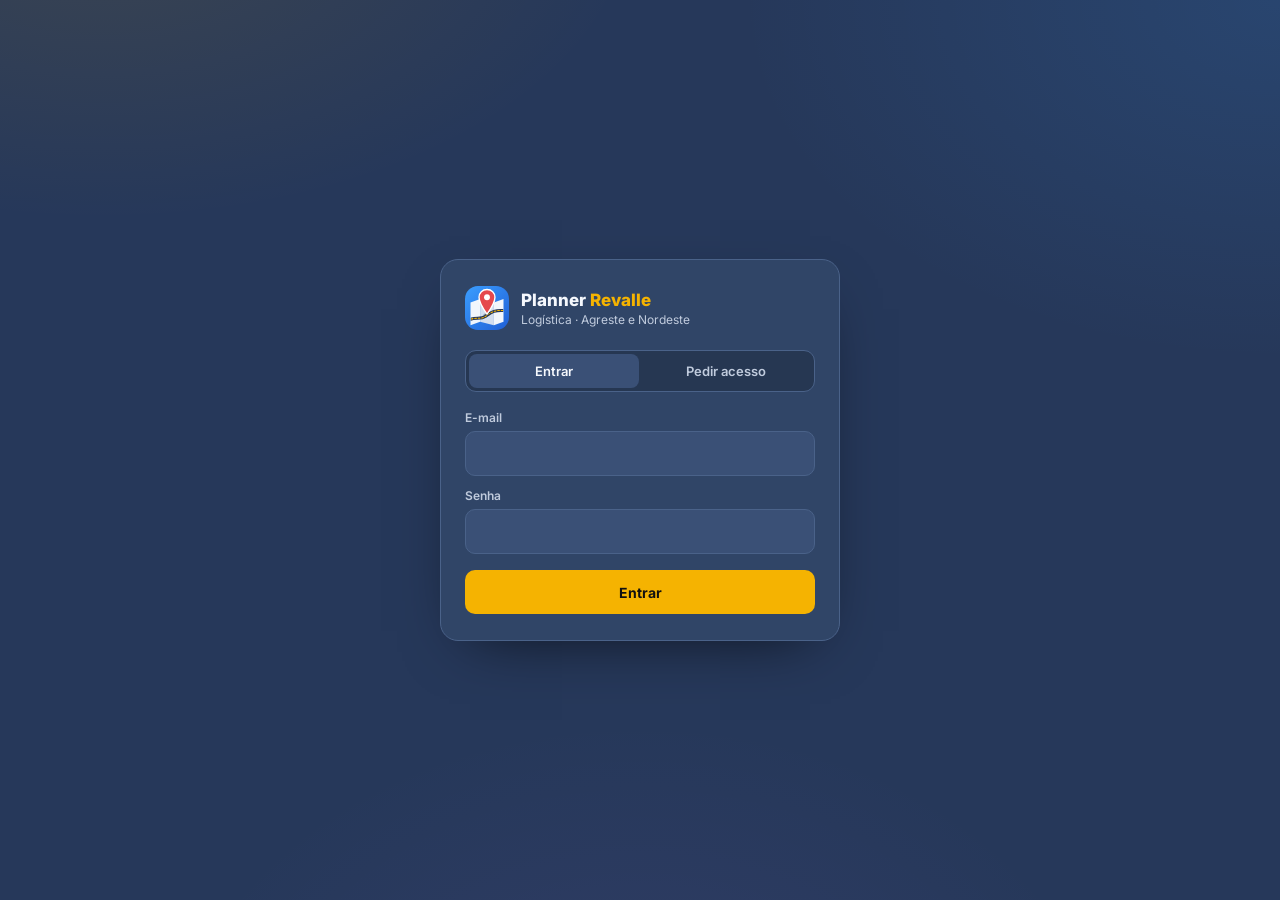
==== commit 436e9662: "Site pronto para o Supabase (teste por navegador, crítica sem PIN, arquivos por link do Storage); mi" ====
--- a/alteracoes.html
+++ b/alteracoes.html
@@ -271,9 +271,9 @@
   say('info',`${notes.join('<br>')}<br><b>${added}</b> novas · <b>${upd}</b> atualizadas no registro${skipped.length?` · ${skipped.length} sem unidade identificada (escolha a aba da unidade e importe de novo)`:''}.`);
 }
 // ---- salvar parecer no registro
-function publishAsk(){if(!PEND.size){say('info','Nenhum parecer novo para salvar.');return}if($('tok').value.trim())publish();else $('tokModal').style.display='flex'}
+function publishAsk(){if(!PEND.size){say('info','Nenhum parecer novo para salvar.');return}if(PlannerAPI.semPin||$('tok').value.trim())publish();else $('tokModal').style.display='flex'}
 async function publish(){
-  $('tokModal').style.display='none';const pin=$('tok').value.trim();if(!pin){$('tokModal').style.display='flex';return}
+  $('tokModal').style.display='none';const pin=$('tok').value.trim();if(!pin&&!PlannerAPI.semPin){$('tokModal').style.display='flex';return}
   try{say('info','Salvando parecer…');const r=await PlannerAPI.post({action:'parecer',pin,updates:[...PEND.values()]});
     try{if($('rem').checked)localStorage.setItem('plannerPin',pin)}catch(e){}
     PEND=new Map();setDirty(false);say('ok',`✓ ${r.updated} parecer(es) salvos. O time e os GVs já veem.`);await refresh(false);
--- a/css/theme.css
+++ b/css/theme.css
@@ -101,4 +101,8 @@
 
 /* tom único: botão de troca de cor removido */
 .sb-theme{display:none!important}
-img.sb-logo{width:40px;background:none;padding:0;object-fit:contain}
+img.sb-logo{width:40px;background:none;padding:0;object-fit:contain;box-shadow:0 6px 18px -6px rgba(59,158,255,.6)}
+/* Listas suspensas legíveis (texto claro sobre fundo escuro em todas as opções) */
+html{color-scheme:dark}
+select option,select optgroup{background:#304567!important;color:#f5f8fd!important}
+select option:checked{background:#f5b301!important;color:#111!important}
